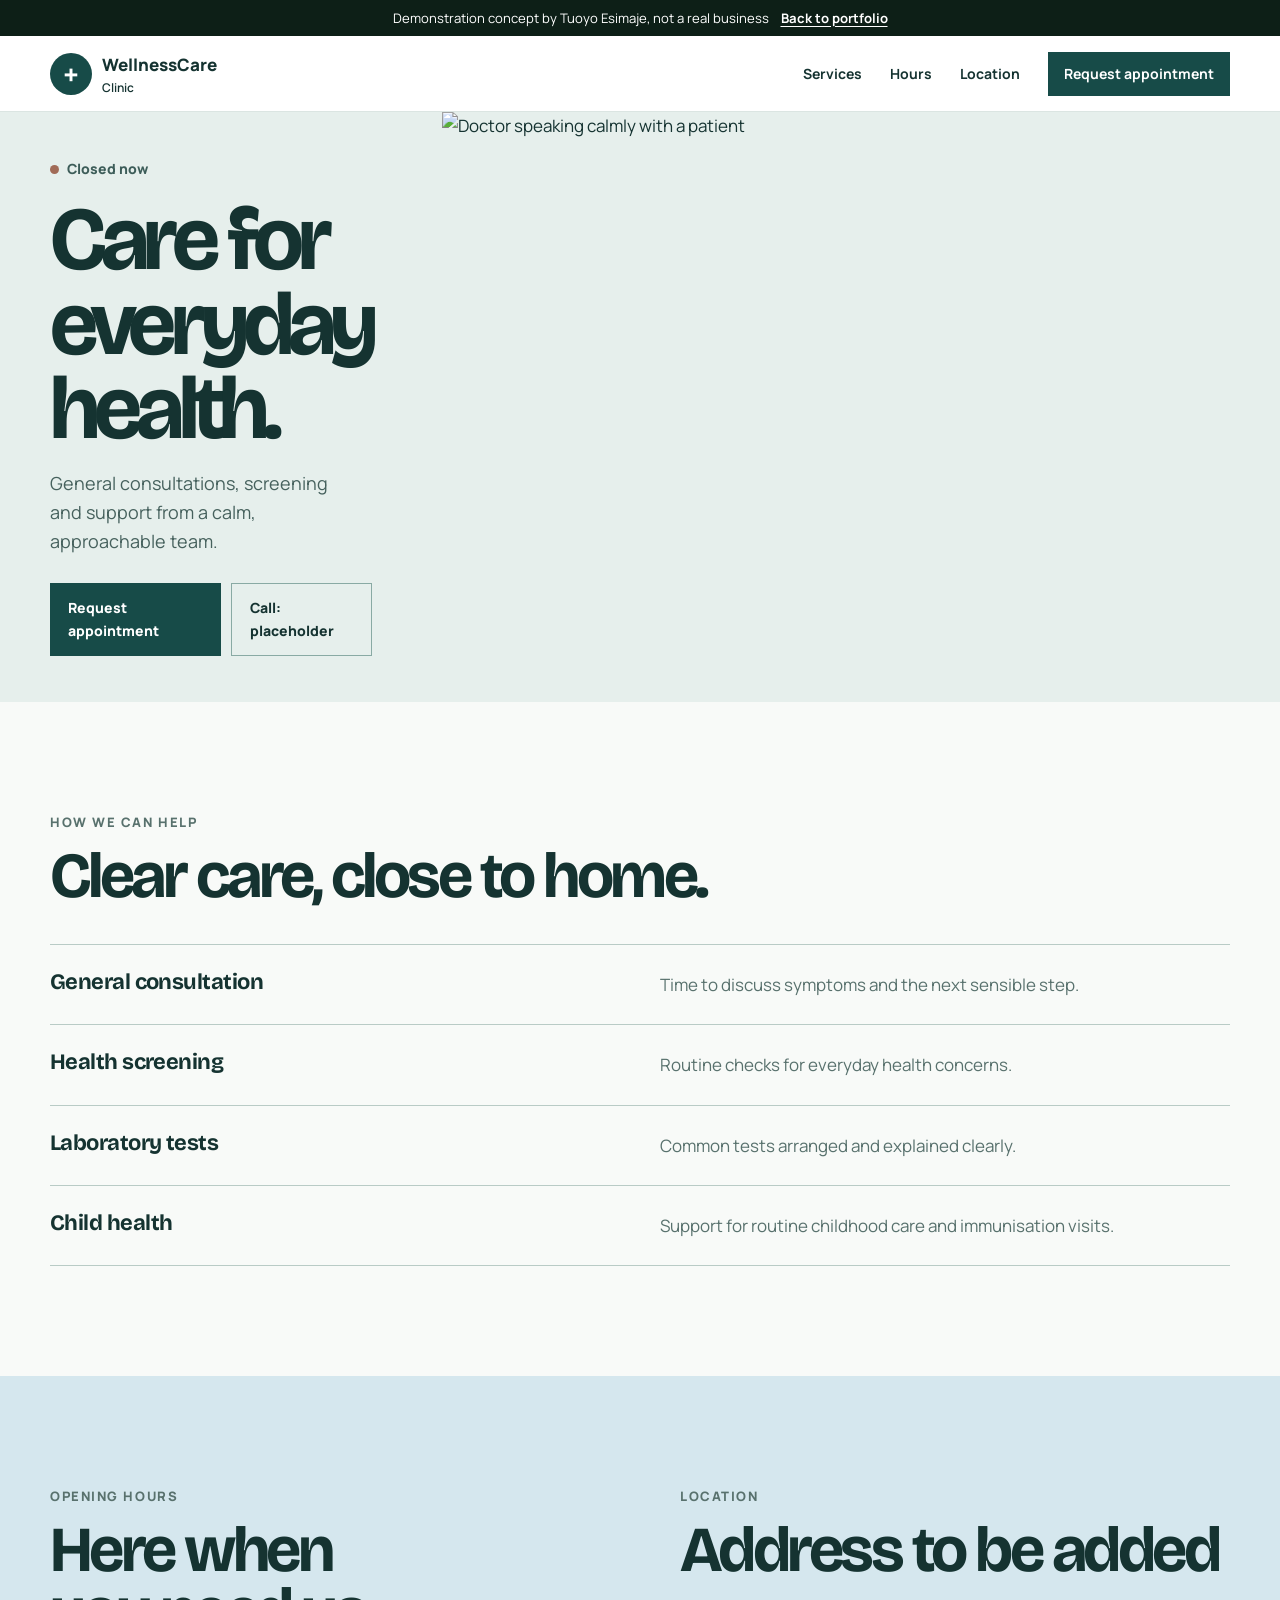
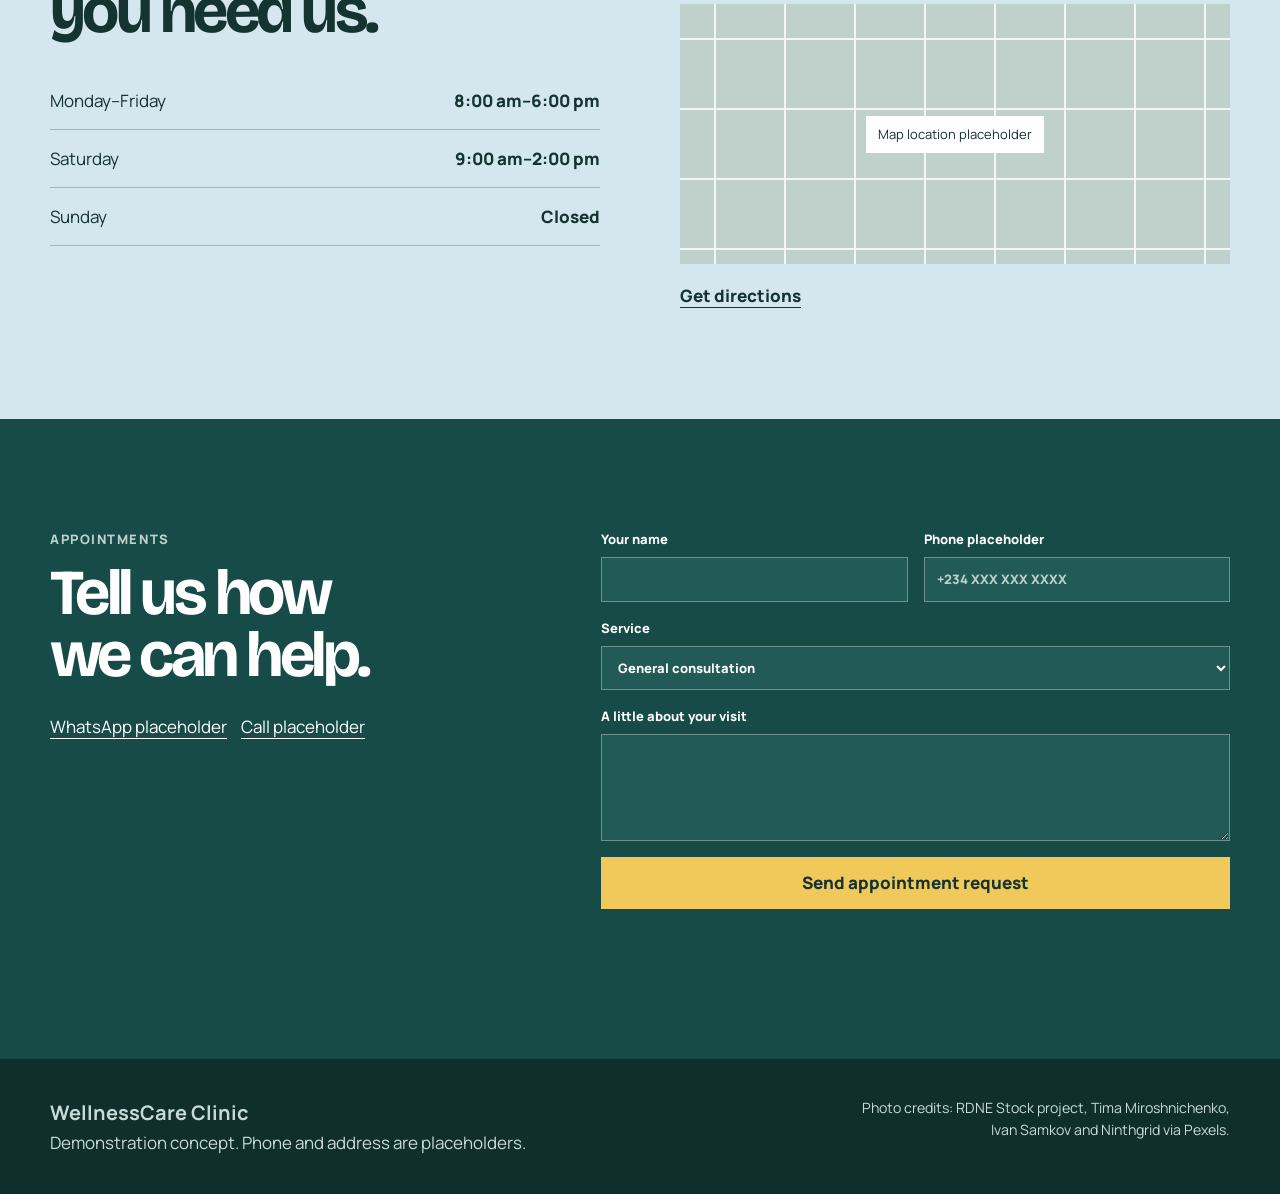
==== clinic/index.html @ 3ddac68c "ok" ====
<!doctype html>
<html lang="en">
<head><meta charset="utf-8"><meta name="viewport" content="width=device-width,initial-scale=1,viewport-fit=cover">
<title>WellnessCare Clinic | Healthcare concept</title><meta name="description" content="A demonstration community clinic website."><meta name="theme-color" content="#174b48">
<link rel="preconnect" href="https://images.pexels.com"><link rel="stylesheet" href="/assets/css/shared.css"><link rel="stylesheet" href="/assets/css/clinic.css"></head>
<body>
<div class="demo-banner" data-demo-banner>Demonstration concept by Tuoyo Esimaje, not a real business <a href="/index.html">Back to portfolio</a></div>
<header class="clinic-header"><div class="container clinic-nav"><a class="clinic-brand" href="#top"><span class="clinic-mark" aria-hidden="true">+</span><span>WellnessCare <b>Clinic</b></span></a><button class="clinic-menu" aria-expanded="false" aria-controls="clinic-links" aria-label="Open menu"><span></span><span></span></button><nav id="clinic-links" aria-label="Primary"><a href="#services">Services</a><a href="#hours">Hours</a><a href="#location">Location</a><a class="clinic-appointment" href="#appointment" data-preview-outbound>Request appointment</a></nav></div></header>
<main id="top">
<section class="clinic-hero"><div class="container clinic-hero-grid"><div class="clinic-hero-copy reveal"><p class="clinic-status"><span id="open-indicator"></span><span id="open-status">Checking opening hours</span></p><h1>Care for everyday health.</h1><p>General consultations, screening and support from a calm, approachable team.</p><div class="clinic-actions"><a class="clinic-primary" href="#appointment" data-preview-outbound>Request appointment</a><a class="clinic-secondary" href="tel:+2340000000000" data-preview-outbound>Call: placeholder</a></div></div><figure class="clinic-hero-image reveal"><img src="https://images.pexels.com/photos/6129642/pexels-photo-6129642.jpeg?auto=compress&amp;cs=tinysrgb&amp;w=1100&amp;q=78&amp;fm=webp&amp;fit=crop" srcset="https://images.pexels.com/photos/6129642/pexels-photo-6129642.jpeg?auto=compress&amp;cs=tinysrgb&amp;w=640&amp;q=70&amp;fm=webp 640w,https://images.pexels.com/photos/6129642/pexels-photo-6129642.jpeg?auto=compress&amp;cs=tinysrgb&amp;w=1100&amp;q=78&amp;fm=webp 1100w" sizes="(max-width:760px) 100vw,48vw" width="1600" height="1067" fetchpriority="high" alt="Doctor speaking calmly with a patient"></figure></div></section>
<section class="services" id="services"><div class="container"><div class="clinic-heading reveal"><p>How we can help</p><h2>Clear care, close to home.</h2></div><div class="service-list"><article class="reveal"><h3>General consultation</h3><p>Time to discuss symptoms and the next sensible step.</p></article><article class="reveal"><h3>Health screening</h3><p>Routine checks for everyday health concerns.</p></article><article class="reveal"><h3>Laboratory tests</h3><p>Common tests arranged and explained clearly.</p></article><article class="reveal"><h3>Child health</h3><p>Support for routine childhood care and immunisation visits.</p></article></div></div></section>
<section class="hours-location" id="hours"><div class="container hours-grid"><div class="hours reveal"><p>Opening hours</p><h2>Here when you need us.</h2><dl><div><dt>Monday–Friday</dt><dd>8:00 am–6:00 pm</dd></div><div><dt>Saturday</dt><dd>9:00 am–2:00 pm</dd></div><div><dt>Sunday</dt><dd>Closed</dd></div></dl></div><div class="clinic-location reveal" id="location"><p>Location</p><h2>Address to be added</h2><div class="map-placeholder" role="img" aria-label="Map location placeholder"><span>Map location placeholder</span></div><a class="clinic-text-link" href="#" data-preview-outbound>Get directions</a></div></div></section>
<section class="appointment" id="appointment"><div class="container appointment-grid"><div class="reveal"><p>Appointments</p><h2>Tell us how we can help.</h2><div class="clinic-contact-options"><a href="https://wa.me/2340000000000" data-preview-outbound>WhatsApp placeholder</a><a href="tel:+2340000000000" data-preview-outbound>Call placeholder</a></div></div><form id="appointment-form" class="reveal"><label for="patient-name">Your name<input id="patient-name" name="name" autocomplete="name" required></label><label for="patient-phone">Phone placeholder<input id="patient-phone" name="phone" autocomplete="tel" placeholder="+234 XXX XXX XXXX" required></label><label class="wide" for="patient-service">Service<select id="patient-service" name="service"><option>General consultation</option><option>Health screening</option><option>Laboratory tests</option><option>Child health</option></select></label><label class="wide" for="patient-note">A little about your visit<textarea id="patient-note" name="note" rows="4"></textarea></label><button type="submit" data-preview-outbound>Send appointment request</button><p class="appointment-status" role="status"></p></form></div></section>
</main>
<footer><div class="container clinic-footer"><div><strong>WellnessCare Clinic</strong><p>Demonstration concept. Phone and address are placeholders.</p></div><small>Photo credits: RDNE Stock project, Tima Miroshnichenko, Ivan Samkov and Ninthgrid via Pexels.</small></div></footer>
<script src="/assets/js/shared.js" defer></script><script src="/assets/js/clinic.js" defer></script>
</body></html>
---- assets/css/shared.css ----
@import url("https://fonts.googleapis.com/css2?family=Bricolage+Grotesque:opsz,wght@12..96,600..800&family=Hanken+Grotesk:wght@400;500;600;700&family=DM+Serif+Display&family=Manrope:wght@400;500;600;700&family=Source+Serif+4:opsz,wght@8..60,400;8..60,600&display=swap");
:root{--ink:#0d1f17;--mut:#3e5348;--g:#0a4630;--mint:#c9e6d6;--bg:#f2f5f1;--y:#f4b81c;--ln:rgba(13,31,23,.16);--eo:cubic-bezier(.23,1,.32,1);--d:"Bricolage Grotesque",system-ui,sans-serif;--b:"Hanken Grotesk",system-ui,sans-serif;--pad:clamp(20px,5vw,56px);--fc:#0a4630}
*,*::before,*::after{box-sizing:border-box}
*{margin:0}
html{scroll-behavior:smooth;scroll-padding-top:80px;-webkit-text-size-adjust:100%}
body{font:400 16px/1.6 var(--b);color:var(--ink);background:var(--bg);overflow-x:clip}
img{display:block;width:100%;height:auto}
a{color:inherit}
button,input,select,textarea{font:inherit}
button{cursor:pointer}
:focus-visible{outline:3px solid var(--fc);outline-offset:3px}
.container{width:min(1180px,calc(100% - 40px));margin-inline:auto}
.sr-only{position:absolute;width:1px;height:1px;padding:0;margin:-1px;overflow:hidden;clip:rect(0,0,0,0);white-space:nowrap;border:0}
.demo-banner{position:relative;z-index:80;min-height:36px;padding:7px 20px;background:#0d1f17;color:#fff;display:flex;justify-content:center;align-items:center;gap:12px;text-align:center;font-size:.82rem}
.demo-banner a{font-weight:700;text-decoration-thickness:1px;text-underline-offset:3px}
.toast{position:fixed;left:50%;bottom:24px;z-index:200;max-width:min(92vw,440px);transform:translate(-50%,18px);opacity:0;padding:12px 18px;border-radius:8px;background:#0d1f17;color:#fff;font-weight:700;box-shadow:0 16px 40px rgba(0,0,0,.18);pointer-events:none;transition:opacity .18s ease,transform .24s var(--eo)}
.toast.is-visible{opacity:1;transform:translate(-50%,0)}
.reveal{opacity:0;transform:translateY(18px);transition:opacity .55s var(--eo),transform .65s var(--eo)}
.reveal.is-visible{opacity:1;transform:none}
@media(prefers-reduced-motion:reduce){html{scroll-behavior:auto}.reveal{opacity:1;transform:none;transition:none}.toast{transition:none}}
*,*::before,*::after{box-sizing:border-box;margin:0}
html{scroll-behavior:smooth;scroll-padding-top:76px;-webkit-text-size-adjust:100%;-webkit-tap-highlight-color:transparent}
body{font:400 1.0625rem/1.6 var(--b);color:var(--ink);background:var(--bg);overflow-x:clip}
::selection{background:var(--y);color:var(--ink)}
:focus-visible{outline:3px solid var(--fc);outline-offset:3px;border-radius:4px}
.dk{--fc:var(--y)}
h1,h2,h3{font-family:var(--d);letter-spacing:-.025em;line-height:1.06;text-wrap:balance;font-weight:700}
h2{font-size:clamp(2rem,4.2vw,3.2rem)}
h3{font-size:1.35rem}
p{max-width:62ch;text-wrap:pretty}
a{color:inherit}
.w{max-width:1180px;margin:auto;padding:0 var(--pad)}
.sec{padding:clamp(64px,9vw,120px) 0}
svg.i{width:1.1em;height:1.1em;flex:none;fill:none;stroke:currentColor;stroke-width:1.8;stroke-linecap:round;stroke-linejoin:round}
.skip{position:absolute;left:12px;top:-60px;background:var(--y);padding:10px 14px;z-index:99;font-weight:700}
.skip:focus{top:12px}
.btn{display:inline-flex;align-items:center;justify-content:center;gap:.6em;font:700 1rem var(--b);padding:.9em 1.35em;min-height:48px;border-radius:8px;border:0;cursor:pointer;text-decoration:none;color:inherit;background:none;touch-action:manipulation;transition:transform .16s var(--eo),background-color .16s ease}
.btn:active{transform:scale(.97)}
.btn.y{background:var(--y);color:var(--ink)}
.btn.o{box-shadow:inset 0 0 0 1.5px currentColor}
.btn.k{background:var(--g);color:#fff}
.btn svg{transition:transform .2s var(--eo)}
.btn.sm{min-height:44px;padding:.6em 1.1em;font-size:.95rem}
---- assets/css/clinic.css ----
:root{--clinic-teal:#174b48;--clinic-mint:#e6efec;--clinic-blue:#d5e7ee;--clinic-ink:#153331;--clinic-orange:#d68b54}
body{background:#f8faf8;color:var(--clinic-ink);font-family:"Manrope",Arial,sans-serif}.clinic-header{height:76px;background:#fff;border-bottom:1px solid #dbe5e2;position:sticky;top:0;z-index:60}.clinic-nav{height:76px;display:flex;align-items:center;justify-content:space-between}.clinic-brand{display:flex;align-items:center;gap:10px;text-decoration:none;font-weight:800}.clinic-brand b{display:block;font-size:12px;font-weight:600}.clinic-mark{width:42px;height:42px;border-radius:50%;display:grid;place-items:center;background:var(--clinic-teal);color:#fff;font-size:28px;line-height:1}.clinic-nav nav{display:flex;align-items:center;gap:28px}.clinic-nav nav a{text-decoration:none;font-size:14px;font-weight:700}.clinic-appointment{background:var(--clinic-teal);color:#fff;min-height:44px;padding:10px 16px;display:flex;align-items:center}.clinic-menu{display:none}
.clinic-hero{background:var(--clinic-mint);min-height:590px}.clinic-hero-grid{display:grid;grid-template-columns:1fr 1fr;gap:70px;align-items:center;min-height:590px}.clinic-status{display:flex;align-items:center;gap:8px;color:#3d5d59;font-size:14px;font-weight:800}.clinic-status span:first-child{width:9px;height:9px;border-radius:50%;background:#7e8e88}.clinic-status.is-open span:first-child{background:#31825b}.clinic-status.is-open span:last-child{color:#256948}.clinic-status.is-closed span:first-child{background:#a16b57}.clinic-hero-copy h1{font-size:clamp(3.2rem,7vw,6.8rem);line-height:.94;letter-spacing:-.065em;max-width:9ch;margin:18px 0}.clinic-hero-copy>p:not(.clinic-status){max-width:30ch;font-size:18px;color:#46615d}.clinic-actions{display:flex;gap:10px;margin-top:28px}.clinic-actions a{min-height:50px;padding:13px 18px;display:inline-flex;align-items:center;text-decoration:none;font-size:14px;font-weight:800}.clinic-primary{background:var(--clinic-teal);color:#fff}.clinic-secondary{border:1px solid #89aaa4}.clinic-hero-image{height:590px}.clinic-hero-image img{height:100%;object-fit:cover}
.services{padding-block:110px}.clinic-heading{margin-bottom:38px}.clinic-heading p,.hours>p,.clinic-location>p,.appointment>div>div>p{font-size:13px;text-transform:uppercase;letter-spacing:.12em;font-weight:800;color:#58716d;margin-bottom:12px}.clinic-heading h2,.hours h2,.clinic-location h2,.appointment h2{font-size:clamp(2.5rem,5vw,4.8rem);line-height:.96;letter-spacing:-.055em}.service-list{border-top:1px solid #b9cbc6}.service-list article{display:grid;grid-template-columns:1fr 1fr;gap:40px;padding:26px 0;border-bottom:1px solid #b9cbc6}.service-list h3{font-size:22px}.service-list p{color:#58716d}
.hours-location{background:var(--clinic-blue);padding-block:110px}.hours-grid{display:grid;grid-template-columns:1fr 1fr;gap:80px}.hours dl{margin-top:30px}.hours dl div{display:flex;justify-content:space-between;padding:15px 0;border-bottom:1px solid #9eb8bb}.hours dd{font-weight:800}.map-placeholder{height:260px;margin:24px 0 18px;background:linear-gradient(90deg,transparent 49%,rgba(255,255,255,.8) 49% 51%,transparent 51%) 0 0/70px 100%,linear-gradient(transparent 49%,rgba(255,255,255,.8) 49% 51%,transparent 51%) 0 0/100% 70px,#bfd1ca;display:grid;place-items:center}.map-placeholder span{background:#fff;padding:8px 12px;font-size:13px}.clinic-text-link{font-weight:800;text-underline-offset:5px}
.appointment{background:#174b48;color:#fff;padding-block:110px}.appointment-grid{display:grid;grid-template-columns:.75fr 1fr;gap:80px}.appointment h2{max-width:8ch}.appointment>div>div>p{color:#bdd1cd}.clinic-contact-options{display:flex;flex-wrap:wrap;gap:14px;margin-top:28px}.clinic-contact-options a{color:#fff;text-underline-offset:5px}.appointment form{display:grid;grid-template-columns:1fr 1fr;gap:16px}.appointment label{font-size:13px;font-weight:800}.appointment input,.appointment select,.appointment textarea{display:block;width:100%;margin-top:7px;border:1px solid #70918d;background:#215a56;color:#fff;padding:11px 12px}.appointment input::placeholder{color:#bcd0cc}.appointment .wide,.appointment button,.appointment-status{grid-column:1/-1}.appointment button{min-height:52px;border:0;background:#f1c85a;color:#153331;font-weight:800}.appointment-status{min-height:24px}
footer{background:#102e2c;color:#c8dad6;padding:38px 0}.clinic-footer{display:flex;justify-content:space-between;gap:30px}.clinic-footer strong{font-size:20px}.clinic-footer small{max-width:44ch;text-align:right}
@media(max-width:760px){.clinic-header,.clinic-nav{height:68px}.clinic-menu{display:grid;width:44px;height:44px;border:0;background:none;align-content:center;gap:7px}.clinic-menu span{width:24px;height:2px;background:var(--clinic-teal)}.clinic-nav nav{display:none;position:absolute;left:0;right:0;top:68px;padding:20px 16px 28px;background:#fff;flex-direction:column;align-items:flex-start}.clinic-nav nav.is-open{display:flex}.clinic-appointment{width:100%;justify-content:center}.clinic-hero-grid{grid-template-columns:1fr;gap:32px;padding-block:56px}.clinic-hero-copy h1{font-size:clamp(3.2rem,16vw,5.2rem)}.clinic-hero-image{height:360px}.clinic-actions{flex-direction:column}.clinic-actions a{width:100%;justify-content:center}.services,.hours-location,.appointment{padding-block:76px}.service-list article{grid-template-columns:1fr;gap:8px}.hours-grid,.appointment-grid{grid-template-columns:1fr;gap:44px}.appointment form{grid-template-columns:1fr}.appointment .wide,.appointment button,.appointment-status{grid-column:1}.clinic-footer{flex-direction:column}.clinic-footer small{text-align:left}}
@media(hover:hover)and(pointer:fine){.clinic-actions a:hover,.clinic-appointment:hover{filter:brightness(.94)}.service-list article{transition:background-color .18s ease}.service-list article:hover{background:#eef5f2}}
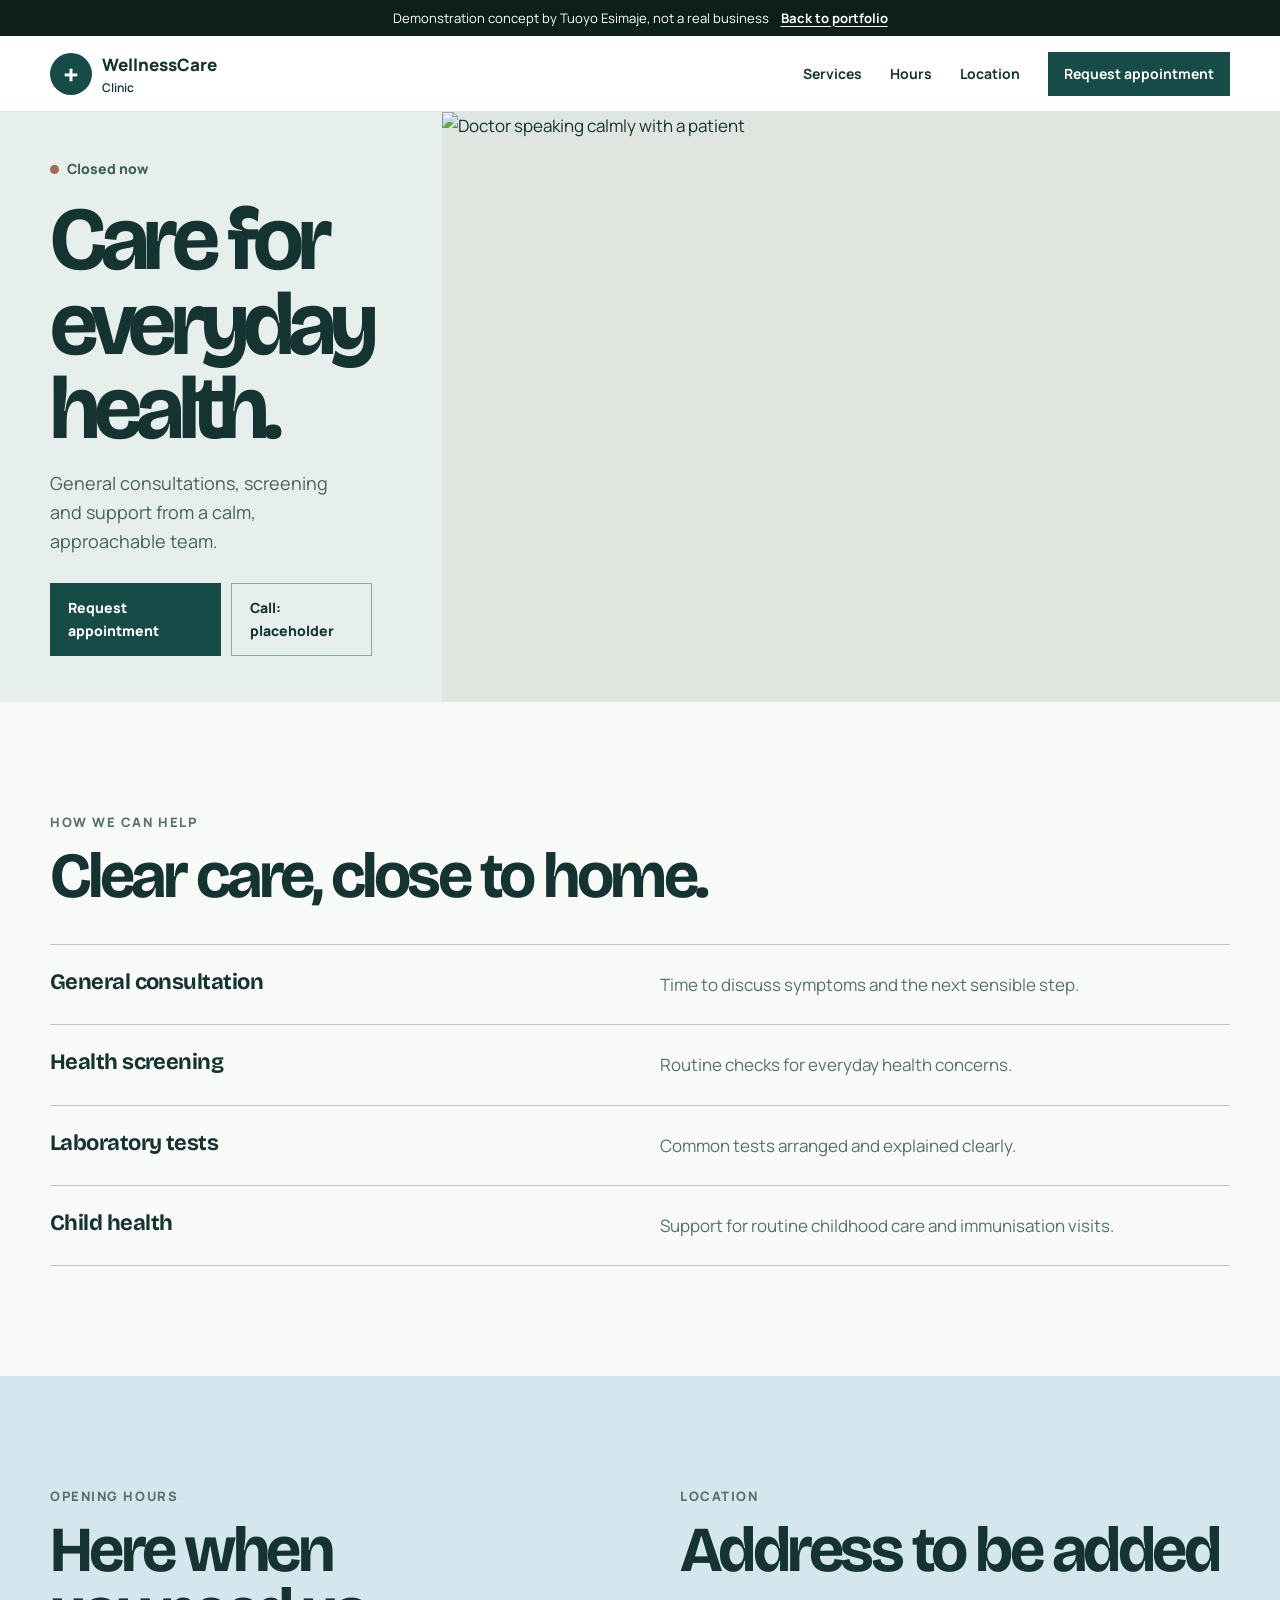
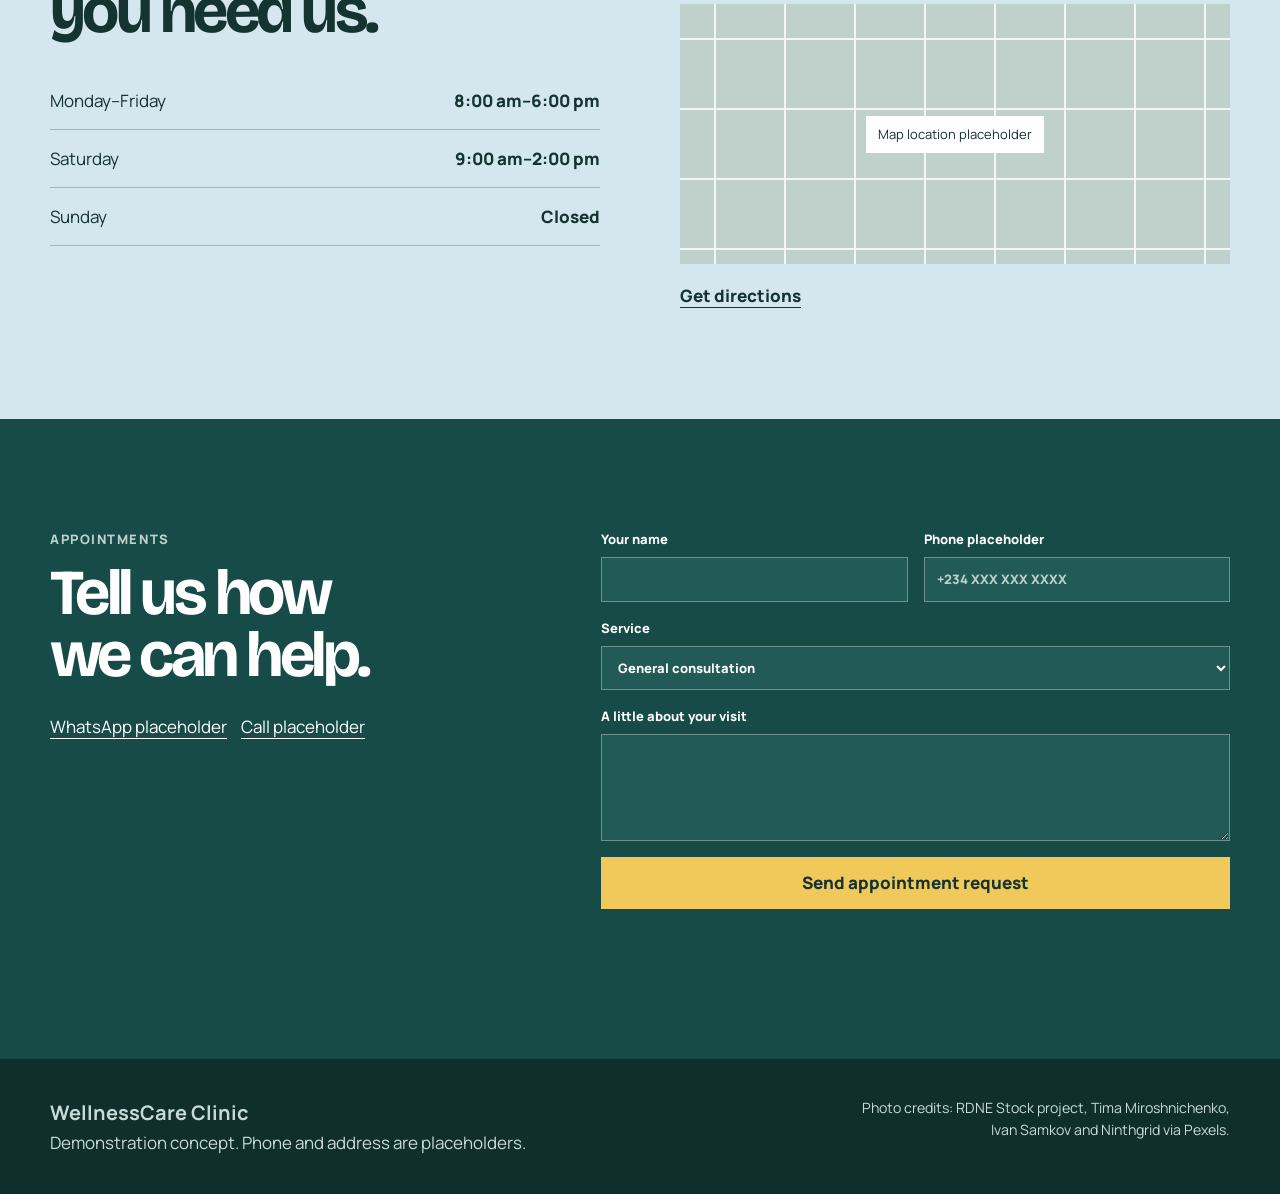
==== commit 114d9756: "Fix GitHub Pages asset paths Co-authored-by: Copilot <223556219+Copilot@users.noreply.github.com>" ====
--- a/clinic/index.html
+++ b/clinic/index.html
@@ -2,9 +2,9 @@
 <html lang="en">
 <head><meta charset="utf-8"><meta name="viewport" content="width=device-width,initial-scale=1,viewport-fit=cover">
 <title>WellnessCare Clinic | Healthcare concept</title><meta name="description" content="A demonstration community clinic website."><meta name="theme-color" content="#174b48">
-<link rel="preconnect" href="https://images.pexels.com"><link rel="stylesheet" href="/assets/css/shared.css"><link rel="stylesheet" href="/assets/css/clinic.css"></head>
+<link rel="preconnect" href="https://images.pexels.com"><link rel="stylesheet" href="../assets/css/shared.css"><link rel="stylesheet" href="../assets/css/clinic.css"></head>
 <body>
-<div class="demo-banner" data-demo-banner>Demonstration concept by Tuoyo Esimaje, not a real business <a href="/index.html">Back to portfolio</a></div>
+<div class="demo-banner" data-demo-banner>Demonstration concept by Tuoyo Esimaje, not a real business <a href="../index.html">Back to portfolio</a></div>
 <header class="clinic-header"><div class="container clinic-nav"><a class="clinic-brand" href="#top"><span class="clinic-mark" aria-hidden="true">+</span><span>WellnessCare <b>Clinic</b></span></a><button class="clinic-menu" aria-expanded="false" aria-controls="clinic-links" aria-label="Open menu"><span></span><span></span></button><nav id="clinic-links" aria-label="Primary"><a href="#services">Services</a><a href="#hours">Hours</a><a href="#location">Location</a><a class="clinic-appointment" href="#appointment" data-preview-outbound>Request appointment</a></nav></div></header>
 <main id="top">
 <section class="clinic-hero"><div class="container clinic-hero-grid"><div class="clinic-hero-copy reveal"><p class="clinic-status"><span id="open-indicator"></span><span id="open-status">Checking opening hours</span></p><h1>Care for everyday health.</h1><p>General consultations, screening and support from a calm, approachable team.</p><div class="clinic-actions"><a class="clinic-primary" href="#appointment" data-preview-outbound>Request appointment</a><a class="clinic-secondary" href="tel:+2340000000000" data-preview-outbound>Call: placeholder</a></div></div><figure class="clinic-hero-image reveal"><img src="https://images.pexels.com/photos/6129642/pexels-photo-6129642.jpeg?auto=compress&amp;cs=tinysrgb&amp;w=1100&amp;q=78&amp;fm=webp&amp;fit=crop" srcset="https://images.pexels.com/photos/6129642/pexels-photo-6129642.jpeg?auto=compress&amp;cs=tinysrgb&amp;w=640&amp;q=70&amp;fm=webp 640w,https://images.pexels.com/photos/6129642/pexels-photo-6129642.jpeg?auto=compress&amp;cs=tinysrgb&amp;w=1100&amp;q=78&amp;fm=webp 1100w" sizes="(max-width:760px) 100vw,48vw" width="1600" height="1067" fetchpriority="high" alt="Doctor speaking calmly with a patient"></figure></div></section>
@@ -13,5 +13,5 @@
 <section class="appointment" id="appointment"><div class="container appointment-grid"><div class="reveal"><p>Appointments</p><h2>Tell us how we can help.</h2><div class="clinic-contact-options"><a href="https://wa.me/2340000000000" data-preview-outbound>WhatsApp placeholder</a><a href="tel:+2340000000000" data-preview-outbound>Call placeholder</a></div></div><form id="appointment-form" class="reveal"><label for="patient-name">Your name<input id="patient-name" name="name" autocomplete="name" required></label><label for="patient-phone">Phone placeholder<input id="patient-phone" name="phone" autocomplete="tel" placeholder="+234 XXX XXX XXXX" required></label><label class="wide" for="patient-service">Service<select id="patient-service" name="service"><option>General consultation</option><option>Health screening</option><option>Laboratory tests</option><option>Child health</option></select></label><label class="wide" for="patient-note">A little about your visit<textarea id="patient-note" name="note" rows="4"></textarea></label><button type="submit" data-preview-outbound>Send appointment request</button><p class="appointment-status" role="status"></p></form></div></section>
 </main>
 <footer><div class="container clinic-footer"><div><strong>WellnessCare Clinic</strong><p>Demonstration concept. Phone and address are placeholders.</p></div><small>Photo credits: RDNE Stock project, Tima Miroshnichenko, Ivan Samkov and Ninthgrid via Pexels.</small></div></footer>
-<script src="/assets/js/shared.js" defer></script><script src="/assets/js/clinic.js" defer></script>
+<script src="../assets/js/shared.js" defer></script><script src="../assets/js/clinic.js" defer></script>
 </body></html>
--- a/assets/css/shared.css
+++ b/assets/css/shared.css
@@ -1,10 +1,11 @@
 @import url("https://fonts.googleapis.com/css2?family=Bricolage+Grotesque:opsz,wght@12..96,600..800&family=Hanken+Grotesk:wght@400;500;600;700&family=DM+Serif+Display&family=Manrope:wght@400;500;600;700&family=Source+Serif+4:opsz,wght@8..60,400;8..60,600&display=swap");
 :root{--ink:#0d1f17;--mut:#3e5348;--g:#0a4630;--mint:#c9e6d6;--bg:#f2f5f1;--y:#f4b81c;--ln:rgba(13,31,23,.16);--eo:cubic-bezier(.23,1,.32,1);--d:"Bricolage Grotesque",system-ui,sans-serif;--b:"Hanken Grotesk",system-ui,sans-serif;--pad:clamp(20px,5vw,56px);--fc:#0a4630}
 *,*::before,*::after{box-sizing:border-box}
+[hidden]{display:none!important}
 *{margin:0}
 html{scroll-behavior:smooth;scroll-padding-top:80px;-webkit-text-size-adjust:100%}
-body{font:400 16px/1.6 var(--b);color:var(--ink);background:var(--bg);overflow-x:clip}
-img{display:block;width:100%;height:auto}
+body{width:100%;max-width:100%;font:400 16px/1.6 var(--b);color:var(--ink);background:var(--bg)}
+img{display:block;max-width:100%;height:auto}
 a{color:inherit}
 button,input,select,textarea{font:inherit}
 button{cursor:pointer}
@@ -13,11 +14,16 @@
 .sr-only{position:absolute;width:1px;height:1px;padding:0;margin:-1px;overflow:hidden;clip:rect(0,0,0,0);white-space:nowrap;border:0}
 .demo-banner{position:relative;z-index:80;min-height:36px;padding:7px 20px;background:#0d1f17;color:#fff;display:flex;justify-content:center;align-items:center;gap:12px;text-align:center;font-size:.82rem}
 .demo-banner a{font-weight:700;text-decoration-thickness:1px;text-underline-offset:3px}
-.toast{position:fixed;left:50%;bottom:24px;z-index:200;max-width:min(92vw,440px);transform:translate(-50%,18px);opacity:0;padding:12px 18px;border-radius:8px;background:#0d1f17;color:#fff;font-weight:700;box-shadow:0 16px 40px rgba(0,0,0,.18);pointer-events:none;transition:opacity .18s ease,transform .24s var(--eo)}
+.toast{position:fixed;left:50%;bottom:calc(24px + env(safe-area-inset-bottom));z-index:200;max-width:min(92vw,440px);transform:translate(-50%,18px);opacity:0;padding:12px 18px;border-radius:8px;background:#0d1f17;color:#fff;font-weight:700;box-shadow:0 16px 40px rgba(0,0,0,.18);pointer-events:none;transition:opacity .18s ease,transform .24s var(--eo)}
 .toast.is-visible{opacity:1;transform:translate(-50%,0)}
 .reveal{opacity:0;transform:translateY(18px);transition:opacity .55s var(--eo),transform .65s var(--eo)}
 .reveal.is-visible{opacity:1;transform:none}
 @media(prefers-reduced-motion:reduce){html{scroll-behavior:auto}.reveal{opacity:1;transform:none;transition:none}.toast{transition:none}}
+:where(button,a){touch-action:manipulation}
+:where(button,.nav-enquire,.homes-contact,.clinic-appointment,.clinic-primary,.clinic-secondary,.school-button){transition:transform 160ms var(--eo)}
+:where(button,a):active{transform:scale(.97)}
+img{background:var(--image-placeholder,#dfe5df)}
+@media(hover:hover)and(pointer:fine){a{text-decoration-thickness:1px;text-underline-offset:4px}}
 *,*::before,*::after{box-sizing:border-box;margin:0}
 html{scroll-behavior:smooth;scroll-padding-top:76px;-webkit-text-size-adjust:100%;-webkit-tap-highlight-color:transparent}
 body{font:400 1.0625rem/1.6 var(--b);color:var(--ink);background:var(--bg);overflow-x:clip}
--- a/assets/css/clinic.css
+++ b/assets/css/clinic.css
@@ -1,9 +1,32 @@
 :root{--clinic-teal:#174b48;--clinic-mint:#e6efec;--clinic-blue:#d5e7ee;--clinic-ink:#153331;--clinic-orange:#d68b54}
 body{background:#f8faf8;color:var(--clinic-ink);font-family:"Manrope",Arial,sans-serif}.clinic-header{height:76px;background:#fff;border-bottom:1px solid #dbe5e2;position:sticky;top:0;z-index:60}.clinic-nav{height:76px;display:flex;align-items:center;justify-content:space-between}.clinic-brand{display:flex;align-items:center;gap:10px;text-decoration:none;font-weight:800}.clinic-brand b{display:block;font-size:12px;font-weight:600}.clinic-mark{width:42px;height:42px;border-radius:50%;display:grid;place-items:center;background:var(--clinic-teal);color:#fff;font-size:28px;line-height:1}.clinic-nav nav{display:flex;align-items:center;gap:28px}.clinic-nav nav a{text-decoration:none;font-size:14px;font-weight:700}.clinic-appointment{background:var(--clinic-teal);color:#fff;min-height:44px;padding:10px 16px;display:flex;align-items:center}.clinic-menu{display:none}
+.clinic-header.scrolled{border-bottom-color:#bed0cb}
+.clinic-menu span{transition:transform 300ms var(--eo)}
+.clinic-menu.is-open span:first-child{transform:translateY(4.5px) rotate(45deg)}
+.clinic-menu.is-open span:last-child{transform:translateY(-4.5px) rotate(-45deg)}.clinic-brand{display:flex;align-items:center;gap:10px;text-decoration:none;font-weight:800}.clinic-brand b{display:block;font-size:12px;font-weight:600}.clinic-mark{width:42px;height:42px;border-radius:50%;display:grid;place-items:center;background:var(--clinic-teal);color:#fff;font-size:28px;line-height:1}.clinic-nav nav{display:flex;align-items:center;gap:28px}.clinic-nav nav a{text-decoration:none;font-size:14px;font-weight:700}.clinic-appointment{background:var(--clinic-teal);color:#fff;min-height:44px;padding:10px 16px;display:flex;align-items:center}.clinic-menu{display:none}
 .clinic-hero{background:var(--clinic-mint);min-height:590px}.clinic-hero-grid{display:grid;grid-template-columns:1fr 1fr;gap:70px;align-items:center;min-height:590px}.clinic-status{display:flex;align-items:center;gap:8px;color:#3d5d59;font-size:14px;font-weight:800}.clinic-status span:first-child{width:9px;height:9px;border-radius:50%;background:#7e8e88}.clinic-status.is-open span:first-child{background:#31825b}.clinic-status.is-open span:last-child{color:#256948}.clinic-status.is-closed span:first-child{background:#a16b57}.clinic-hero-copy h1{font-size:clamp(3.2rem,7vw,6.8rem);line-height:.94;letter-spacing:-.065em;max-width:9ch;margin:18px 0}.clinic-hero-copy>p:not(.clinic-status){max-width:30ch;font-size:18px;color:#46615d}.clinic-actions{display:flex;gap:10px;margin-top:28px}.clinic-actions a{min-height:50px;padding:13px 18px;display:inline-flex;align-items:center;text-decoration:none;font-size:14px;font-weight:800}.clinic-primary{background:var(--clinic-teal);color:#fff}.clinic-secondary{border:1px solid #89aaa4}.clinic-hero-image{height:590px}.clinic-hero-image img{height:100%;object-fit:cover}
 .services{padding-block:110px}.clinic-heading{margin-bottom:38px}.clinic-heading p,.hours>p,.clinic-location>p,.appointment>div>div>p{font-size:13px;text-transform:uppercase;letter-spacing:.12em;font-weight:800;color:#58716d;margin-bottom:12px}.clinic-heading h2,.hours h2,.clinic-location h2,.appointment h2{font-size:clamp(2.5rem,5vw,4.8rem);line-height:.96;letter-spacing:-.055em}.service-list{border-top:1px solid #b9cbc6}.service-list article{display:grid;grid-template-columns:1fr 1fr;gap:40px;padding:26px 0;border-bottom:1px solid #b9cbc6}.service-list h3{font-size:22px}.service-list p{color:#58716d}
 .hours-location{background:var(--clinic-blue);padding-block:110px}.hours-grid{display:grid;grid-template-columns:1fr 1fr;gap:80px}.hours dl{margin-top:30px}.hours dl div{display:flex;justify-content:space-between;padding:15px 0;border-bottom:1px solid #9eb8bb}.hours dd{font-weight:800}.map-placeholder{height:260px;margin:24px 0 18px;background:linear-gradient(90deg,transparent 49%,rgba(255,255,255,.8) 49% 51%,transparent 51%) 0 0/70px 100%,linear-gradient(transparent 49%,rgba(255,255,255,.8) 49% 51%,transparent 51%) 0 0/100% 70px,#bfd1ca;display:grid;place-items:center}.map-placeholder span{background:#fff;padding:8px 12px;font-size:13px}.clinic-text-link{font-weight:800;text-underline-offset:5px}
 .appointment{background:#174b48;color:#fff;padding-block:110px}.appointment-grid{display:grid;grid-template-columns:.75fr 1fr;gap:80px}.appointment h2{max-width:8ch}.appointment>div>div>p{color:#bdd1cd}.clinic-contact-options{display:flex;flex-wrap:wrap;gap:14px;margin-top:28px}.clinic-contact-options a{color:#fff;text-underline-offset:5px}.appointment form{display:grid;grid-template-columns:1fr 1fr;gap:16px}.appointment label{font-size:13px;font-weight:800}.appointment input,.appointment select,.appointment textarea{display:block;width:100%;margin-top:7px;border:1px solid #70918d;background:#215a56;color:#fff;padding:11px 12px}.appointment input::placeholder{color:#bcd0cc}.appointment .wide,.appointment button,.appointment-status{grid-column:1/-1}.appointment button{min-height:52px;border:0;background:#f1c85a;color:#153331;font-weight:800}.appointment-status{min-height:24px}
 footer{background:#102e2c;color:#c8dad6;padding:38px 0}.clinic-footer{display:flex;justify-content:space-between;gap:30px}.clinic-footer strong{font-size:20px}.clinic-footer small{max-width:44ch;text-align:right}
 @media(max-width:760px){.clinic-header,.clinic-nav{height:68px}.clinic-menu{display:grid;width:44px;height:44px;border:0;background:none;align-content:center;gap:7px}.clinic-menu span{width:24px;height:2px;background:var(--clinic-teal)}.clinic-nav nav{display:none;position:absolute;left:0;right:0;top:68px;padding:20px 16px 28px;background:#fff;flex-direction:column;align-items:flex-start}.clinic-nav nav.is-open{display:flex}.clinic-appointment{width:100%;justify-content:center}.clinic-hero-grid{grid-template-columns:1fr;gap:32px;padding-block:56px}.clinic-hero-copy h1{font-size:clamp(3.2rem,16vw,5.2rem)}.clinic-hero-image{height:360px}.clinic-actions{flex-direction:column}.clinic-actions a{width:100%;justify-content:center}.services,.hours-location,.appointment{padding-block:76px}.service-list article{grid-template-columns:1fr;gap:8px}.hours-grid,.appointment-grid{grid-template-columns:1fr;gap:44px}.appointment form{grid-template-columns:1fr}.appointment .wide,.appointment button,.appointment-status{grid-column:1}.clinic-footer{flex-direction:column}.clinic-footer small{text-align:left}}
+@media(max-width:760px){.clinic-nav{gap:12px}.clinic-brand{min-width:0}.clinic-menu{flex:none}.clinic-nav nav{display:flex;position:fixed;left:0;right:0;top:68px;bottom:0;z-index:49;padding:20px 20px calc(28px + env(safe-area-inset-bottom));background:#fff;flex-direction:column;align-items:flex-start;visibility:hidden;clip-path:inset(0 0 100% 0);transition:clip-path .220s var(--eo),visibility 0s .220s}.clinic-nav nav.is-open{visibility:visible;clip-path:inset(0);transition:clip-path .450s var(--eo)}.clinic-nav nav a{min-width:44px;min-height:44px;display:flex;align-items:center}.clinic-hero-grid,.hours-grid,.appointment-grid,.service-list article{min-width:0}.clinic-hero-image,.clinic-hero-image img{width:100%;max-width:100%}.clinic-actions a{max-width:100%}.appointment input,.appointment select,.appointment textarea{max-width:100%}}
 @media(hover:hover)and(pointer:fine){.clinic-actions a:hover,.clinic-appointment:hover{filter:brightness(.94)}.service-list article{transition:background-color .18s ease}.service-list article:hover{background:#eef5f2}}
+@media(max-width:430px){
+html,body{width:100%;max-width:100%}
+.container{width:calc(100% - 40px);max-width:100%}
+.clinic-header,.clinic-nav{width:100%;max-width:100%}
+.clinic-nav{height:68px;padding-inline:20px;gap:12px}
+.clinic-brand{min-width:0}
+.clinic-hero-grid,.hours-grid,.appointment-grid,.service-list article{grid-template-columns:minmax(0,1fr);min-width:0;max-width:100%}
+.clinic-hero-grid{gap:24px}
+.clinic-hero-copy h1{font-size:clamp(3rem,14vw,4.5rem)}
+.clinic-hero-copy>p:not(.clinic-status){font-size:16px;max-width:none}
+.clinic-hero-image,.clinic-hero-image img{width:100%;max-width:100%;height:320px}
+.clinic-actions{width:100%;max-width:100%}
+.clinic-actions a{max-width:100%}
+.hours dl div{gap:12px}
+.appointment form{grid-template-columns:minmax(0,1fr);max-width:100%}
+.appointment input,.appointment select,.appointment textarea{width:100%;max-width:100%;min-width:0}
+.clinic-nav nav{width:100%;max-width:100%}
+}
